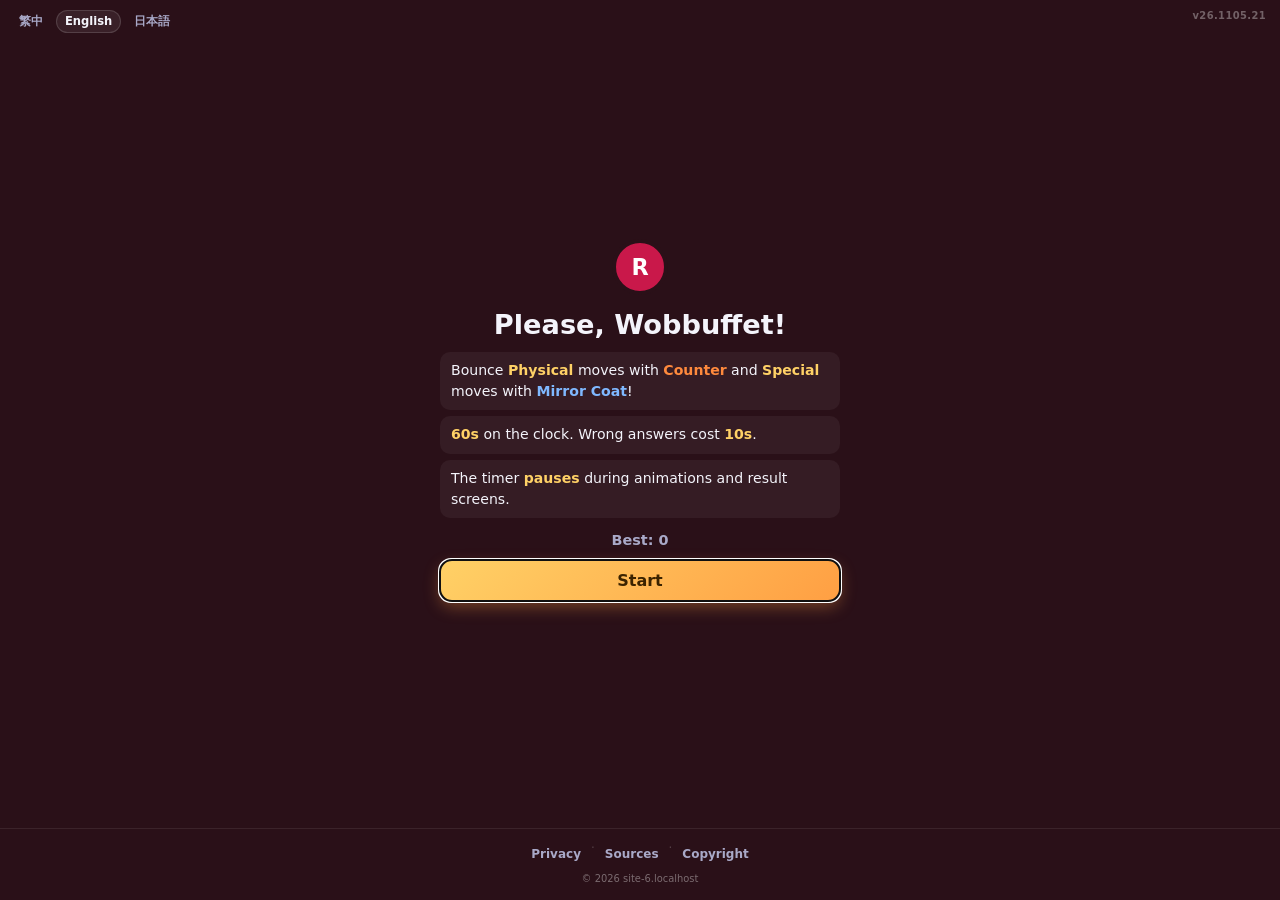
==== en/index.html @ 3db2cee4 "Add English and Japanese locales with crawlable URLs Keep Traditional Chinese as the default (and x-" ====
<!DOCTYPE html>
<html lang="en" data-root="../">

<head>
  <meta charset="UTF-8">
  <meta name="viewport" content="width=device-width, initial-scale=1">
  <!-- Default locale is zh-Hant (original Traditional Chinese site). EN is /en/, JA is /ja/. x-default points at /. -->
  <title>So... Wobbuffet! | Counter or Mirror Coat</title>
  <meta name="description" content="Timed Wobbuffet quiz: bounce Physical moves with Counter and Special moves with Mirror Coat.">
  <link rel="canonical" href="https://alliewww.github.io/sonansu/en/">
  <link rel="alternate" hreflang="zh-Hant" href="https://alliewww.github.io/sonansu/">
  <link rel="alternate" hreflang="en" href="https://alliewww.github.io/sonansu/en/">
  <link rel="alternate" hreflang="ja" href="https://alliewww.github.io/sonansu/ja/">
  <link rel="alternate" hreflang="x-default" href="https://alliewww.github.io/sonansu/">
  <meta property="og:type" content="website">
  <meta property="og:locale" content="en_US">
  <meta property="og:locale:alternate" content="zh_TW">
  <meta property="og:locale:alternate" content="en_US">
  <meta property="og:locale:alternate" content="ja_JP">
  <meta property="og:title" content="So... Wobbuffet! | Counter or Mirror Coat">
  <meta property="og:description" content="Timed Wobbuffet quiz: bounce Physical moves with Counter and Special moves with Mirror Coat.">
  <meta property="og:url" content="https://alliewww.github.io/sonansu/en/">
  <link rel="stylesheet" href="../style.css">
  <script>
    (function () {
      var map = { "zh-Hant": "", en: "en/", ja: "ja/" };
      var path = location.pathname.replace(/index\.html$/, "");
      var root = location.origin + path.replace(/\/(en|ja)\/?$/, "/");
      if (!root.endsWith("/")) root += "/";
      function abs(code) { return root + map[code]; }
      var loc = document.documentElement.lang;
      var canon = document.querySelector('link[rel="canonical"]');
      if (canon) canon.href = abs(loc);
      document.querySelectorAll('link[rel="alternate"][hreflang]').forEach(function (el) {
        var h = el.getAttribute("hreflang");
        if (h === "x-default") el.href = abs("zh-Hant");
        else if (map[h] !== undefined) el.href = abs(h);
      });
      var og = document.querySelector('meta[property="og:url"]');
      if (og) og.setAttribute("content", abs(loc));
    })();
  </script>
</head>

<body>
  <div class="app">
    <nav class="lang-switch" aria-label="Language">
      <a href="../" hreflang="zh-Hant" lang="zh-Hant">繁中</a>
      <a href="./" hreflang="en" lang="en" aria-current="page">English</a>
      <a href="../ja/" hreflang="ja" lang="ja">日本語</a>
    </nav>
    <header>
      <h1><span class="rocket">R</span>So... Wobbuffet!</h1>
      <div class="stats">
        <div class="stat time" id="timeStat"><span aria-label="time">⏱</span><b id="time">60.0</b></div>
        <div class="stat tally"><span>Hits</span><b><span id="score">0</span>/<span id="rounds">0</span></b></div>
        <div class="stat best"><span>Best</span><b id="best">0</b></div>
      </div>
    </header>
    <div class="timebar" id="timebar"><i id="timeFill"></i></div>
    <main class="card enc wait" id="game">
      <div class="scene" id="scene">
        <div class="info foe-info">
          <div class="mon-name" id="foeName"></div>
          <div class="mon-sub" id="foeId"></div>
          <div class="types" id="foeTypes"></div>
        </div>
        <div class="side foe" id="foe">
          <div class="plat"></div><img id="foeImg" alt="">
        </div>
        <div class="side me" id="me">
          <div class="plat"></div><img id="meImg" alt="Wobbuffet">
        </div>
        <div class="info me-info">
          <div class="mon-name">Wobbuffet</div>
          <div class="mon-sub">No.0202</div>
          <div class="types"><span class="type t-psychic">Psychic</span></div>
        </div>
      </div>
      <div class="dialog" id="dialog"><span id="dialogText"></span><span class="ask" id="ask">Jessie: Wobbuffet, use Counter!</span><i
          class="caret">▼</i></div>
      <div class="choices">
        <button class="choice counter" data-c="0"><span class="key">1</span>
          <div class="cname">Counter</div>
          <div class="cdesc">Bounce <b>Physical</b> moves</div>
        </button>
        <button class="choice mirror" data-c="1"><span class="key">2</span>
          <div class="cname">Mirror Coat</div>
          <div class="cdesc">Bounce <b>Special</b> moves</div>
        </button>
      </div>
      <p class="note">Move categories follow the Physical/Special split from Generation IV onward.</p>
    </main>
  </div>
  <div class="modal" id="modal" role="dialog" aria-modal="true" aria-labelledby="verdict">
    <div class="sheet" id="sheet"></div>
  </div>
  <script src="../game-data.js"></script>
  <script src="../names-en.js"></script>
  <script src="../i18n.js"></script>
  <script src="../app.js"></script>
</body>

</html>
---- style.css ----
:root {
    --bg: #2a1018;
    --card: rgba(255, 255, 255, 0.07);
    --border: rgba(255, 255, 255, 0.14);
    --text: #f4f4fb;
    --muted: #a9a9c8;
    --good: #2ecc71;
    --bad: #ff5c6c;
    --gold: #ffd166;
    --counter: #ff8a3d;
    --mirror: #7fb8ff;
  }

  * {
    box-sizing: border-box;
  }

  body {
    margin: 0;
    min-height: 100dvh;
    color: var(--text);
    font-family: "PingFang TC", "Noto Sans TC", "Microsoft JhengHei", system-ui, sans-serif;
    background: var(--bg);
    display: flex;
    justify-content: center;
    padding: 12px 12px calc(12px + env(safe-area-inset-bottom));
  }

.app {
  width: 100%;
  max-width: 560px;
}

.app.cover-hidden {
  visibility: hidden;
}

  header {
    display: flex;
    align-items: center;
    justify-content: space-between;
    gap: 8px;
    margin-bottom: 10px;
  }

  h1 {
    font-size: 1.05rem;
    margin: 0;
    letter-spacing: 1px;
    display: flex;
    align-items: center;
    gap: 7px;
    white-space: nowrap;
  }

  .rocket {
    width: 24px;
    height: 24px;
    border-radius: 6px;
    background: #c9184a;
    color: #fff;
    display: grid;
    place-items: center;
    font-weight: 900;
    font-size: .95rem;
    flex: none;
  }

  .stats {
    display: flex;
    gap: 6px;
  }

  .stat {
    position: relative;
    background: var(--card);
    border: 1px solid var(--border);
    border-radius: 999px;
    padding: 4px 10px;
    display: flex;
    align-items: baseline;
    gap: 4px;
    white-space: nowrap;
  }

  .stat b {
    font-size: .95rem;
  }

  .stat span {
    font-size: .7rem;
    color: var(--muted);
  }

  .stat.time b {
    color: var(--gold);
    font-variant-numeric: tabular-nums;
    min-width: 2.4em;
    text-align: right;
  }

  .stat.time.low {
    border-color: var(--bad);
    animation: pulse 1s ease-in-out infinite;
  }

  .stat.time.low b {
    color: var(--bad);
  }

  @keyframes pulse {
    50% {
      box-shadow: 0 0 0 3px rgba(255, 92, 108, .3);
    }
  }

  .penalty {
    position: absolute;
    left: 50%;
    top: 100%;
    transform: translateX(-50%);
    color: var(--bad);
    font-weight: 900;
    font-size: .9rem;
    white-space: nowrap;
    pointer-events: none;
    animation: penalty 1.1s ease-out forwards;
    text-shadow: 0 1px 3px rgba(0, 0, 0, .5);
  }

  @keyframes penalty {
    0% {
      opacity: 0;
      transform: translate(-50%, -6px);
    }

    15% {
      opacity: 1;
    }

    100% {
      opacity: 0;
      transform: translate(-50%, 14px);
    }
  }

  .timebar {
    height: 5px;
    border-radius: 999px;
    background: rgba(255, 255, 255, .1);
    overflow: hidden;
    margin: 0 0 10px;
  }

  .timebar i {
    display: block;
    height: 100%;
    background: linear-gradient(90deg, #ffd166, #ff9f43);
    transform-origin: left;
  }

  .timebar.low i {
    background: var(--bad);
  }

  .timebar.paused i {
    opacity: .5;
  }

  .card {
    background: var(--card);
    border: 1px solid var(--border);
    border-radius: 18px;
    padding: 12px;
    backdrop-filter: blur(10px);
    box-shadow: 0 20px 50px rgba(0, 0, 0, .3);
  }

  .scene {
    --sh: clamp(250px, 40dvh, 360px);
    position: relative;
    height: var(--sh);
    border-radius: 16px;
    overflow: hidden;
    background: linear-gradient(180deg, rgba(140, 200, 255, .22) 0%, rgba(140, 200, 255, .06) 50%, rgba(120, 210, 130, .16) 100%);
  }

  .side {
    position: absolute;
    width: calc(var(--sh) * .46);
    height: calc(var(--sh) * .46);
    transition: transform .45s cubic-bezier(.2, .8, .2, 1);
  }

  .side.foe {
    right: 5%;
    top: 7%;
  }

  .side.me {
    left: 3%;
    bottom: 3%;
    width: calc(var(--sh) * .52);
    height: calc(var(--sh) * .52);
  }

  .plat {
    position: absolute;
    left: -12%;
    width: 124%;
    bottom: 0;
    height: 26%;
    border-radius: 50%;
    background: radial-gradient(ellipse at 50% 40%, #9be07f 0%, #6cbf5a 45%, #3f8a3a 75%, #2e6a2c 100%);
    box-shadow: inset 0 -5px 0 rgba(0, 0, 0, .18), 0 8px 18px rgba(0, 0, 0, .3);
  }

  .side img {
    position: absolute;
    left: 0;
    right: 0;
    bottom: 10%;
    margin: auto;
    width: 100%;
    height: 92%;
    object-fit: contain;
    filter: drop-shadow(0 8px 10px rgba(0, 0, 0, .4));
    border: 0;
    outline: 0;
  }

  /* Browsers draw a placeholder border for an <img> with no src, still loading, or broken; keep it invisible until a real image has loaded. */
  .side img:not(.loaded) {
    visibility: hidden;
  }

  .side.me img {
    transform: scaleX(-1);
  }

  .info {
    position: absolute;
    z-index: 2;
    padding: 6px 10px;
    border-radius: 12px;
    background: rgba(14, 12, 36, .62);
    border: 1px solid var(--border);
    max-width: 46%;
    transition: opacity .3s, transform .3s;
  }

  .info.foe-info {
    top: 10px;
    left: 10px;
  }

  .info.me-info {
    right: 10px;
    bottom: 12px;
    text-align: right;
  }

  .mon-name {
    font-size: 1.05rem;
    font-weight: 800;
    line-height: 1.2;
  }

  .mon-sub {
    color: var(--muted);
    font-size: .68rem;
  }

  .types {
    display: flex;
    gap: 5px;
    margin-top: 4px;
    flex-wrap: wrap;
  }

  .me-info .types {
    justify-content: flex-end;
  }

  .type {
    display: inline-block;
    padding: 2px 9px;
    border-radius: 999px;
    font-weight: 700;
    font-size: .74rem;
    color: #fff;
    text-shadow: 0 1px 2px rgba(0, 0, 0, .35);
    box-shadow: inset 0 -2px 0 rgba(0, 0, 0, .18);
  }

  .orb {
    position: absolute;
    z-index: 3;
    width: 34px;
    height: 34px;
    margin: -17px 0 0 -17px;
    border-radius: 50%;
    pointer-events: none;
    box-shadow: 0 0 18px 6px rgba(255, 255, 255, .55), inset 0 0 8px rgba(255, 255, 255, .8);
  }

  .orb.counter {
    background: radial-gradient(circle, #fff 0 20%, var(--counter) 55%, #c2410c);
    width: 46px;
    height: 46px;
    margin: -23px 0 0 -23px;
    box-shadow: 0 0 26px 10px rgba(255, 138, 61, .7);
  }

  .orb.mirror {
    background: conic-gradient(from 0deg, #ff7aa2, #ffd166, #7cf2b0, #7fb8ff, #c58bff, #ff7aa2);
    width: 46px;
    height: 46px;
    margin: -23px 0 0 -23px;
    box-shadow: 0 0 26px 10px rgba(127, 184, 255, .7);
  }

  .dialog {
    position: relative;
    margin: 10px auto 0;
    background: #fbfbff;
    color: #22223a;
    border: 4px solid #4a4f86;
    border-radius: 12px;
    box-shadow: inset 0 0 0 3px #c9cdf2, 0 6px 16px rgba(0, 0, 0, .3);
    padding: 8px 30px 8px 14px;
    min-height: 62px;
    font-weight: 800;
    font-size: 1rem;
    letter-spacing: .5px;
    line-height: 1.45;
    transition: opacity .2s;
  }

  .dialog .ask {
    display: block;
    font-size: .86rem;
    font-weight: 700;
    color: #c9184a;
    letter-spacing: 0;
    opacity: 0;
    transition: opacity .2s;
  }

  .dialog.done .ask {
    opacity: 1;
  }

  .dialog .mv {
    color: #c9184a;
  }

  .dialog .caret {
    position: absolute;
    right: 12px;
    bottom: 6px;
    font-style: normal;
    font-size: .7rem;
    color: #e64a4a;
    opacity: 0;
  }

  .dialog.done .caret {
    opacity: 1;
    animation: bob .8s ease-in-out infinite;
  }

  @keyframes bob {
    50% {
      transform: translateY(3px);
    }
  }

  .choices {
    display: grid;
    grid-template-columns: 1fr 1fr;
    gap: 10px;
    margin-top: 10px;
  }

  .choice {
    border: none;
    border-radius: 16px;
    padding: 12px;
    cursor: pointer;
    color: #fff;
    font: inherit;
    text-align: left;
    position: relative;
    box-shadow: 0 6px 16px rgba(0, 0, 0, .25), inset 0 -3px 0 rgba(0, 0, 0, .2);
    transition: transform .12s, opacity .25s, box-shadow .2s;
  }

  .choice:hover:not(:disabled) {
    transform: translateY(-3px);
  }

  .choice:disabled {
    cursor: default;
  }

  .choice .cname {
    font-size: 1.15rem;
    font-weight: 900;
    text-shadow: 0 1px 3px rgba(0, 0, 0, .4);
  }

  .choice .cdesc {
    font-size: .75rem;
    margin-top: 4px;
    opacity: .95;
  }

  .choice .key {
    position: absolute;
    right: 10px;
    top: 10px;
    font-size: .7rem;
    font-weight: 800;
    background: rgba(0, 0, 0, .25);
    border-radius: 6px;
    padding: 1px 6px;
  }

  .choice.counter {
    background: linear-gradient(135deg, #ff9f43, #e8590c);
  }

  .choice.mirror {
    background: linear-gradient(135deg, #74b9ff, #6c5ce7);
  }

  .choice.correct {
    outline: 3px solid var(--good);
    outline-offset: 2px;
  }

  .choice.wrong {
    outline: 3px solid var(--bad);
    outline-offset: 2px;
  }

  .revealed .choice:not(.correct):not(.wrong) {
    opacity: .5;
  }

  .note {
    margin: 10px 0 0;
    text-align: center;
    color: var(--muted);
    font-size: .72rem;
  }

  .legal {
    margin: 10px 0 0;
    font-size: .65rem;
    color: var(--muted);
    line-height: 1.45;
    font-weight: 500;
  }

  .enc .side.foe {
    transform: translateX(130%);
  }

  .enc .foe-info {
    opacity: 0;
    transform: translateY(-6px);
  }

  .enc:not(.s-dialog) .dialog {
    opacity: 0;
  }

  .wait .choice {
    opacity: 0;
    transform: translateY(12px);
    pointer-events: none;
  }

  .wait .choice:nth-child(2) {
    transition-delay: .06s;
  }

  .no-trans,
  .no-trans * {
    transition: none !important;
  }

  .modal {
    position: fixed;
    inset: 0;
    z-index: 40;
    display: grid;
    place-items: center;
    padding: 16px;
    background: rgba(8, 8, 22, .6);
    opacity: 0;
    visibility: hidden;
    transition: opacity .2s, visibility 0s .2s;
  }

  .modal.show {
    opacity: 1;
    visibility: visible;
    transition: opacity .2s;
  }

  .sheet {
    position: relative;
    width: min(400px, 100%);
    text-align: center;
    background: #2e1a24;
    border: 1px solid var(--border);
    border-radius: 20px;
    padding: 38px 16px 16px;
    margin-top: 24px;
    box-shadow: 0 24px 60px rgba(0, 0, 0, .55);
    transform: translateY(24px) scale(.96);
    transition: transform .28s cubic-bezier(.2, .8, .2, 1);
  }

  .modal.show .sheet {
    transform: none;
  }

  .modal.cover {
    padding: 0;
    background: var(--bg);
    place-items: stretch;
  }

  .modal.cover .sheet {
    width: 100%;
    max-width: none;
    min-height: 100%;
    margin: 0;
    border: 0;
    border-radius: 0;
    background: var(--bg);
    box-shadow: none;
    transform: none;
    padding: 0;
    display: flex;
    flex-direction: column;
    justify-content: stretch;
    align-items: stretch;
    position: relative;
  }

  .modal.cover .mark {
    position: static;
    margin: 0 auto 14px;
    border-color: var(--bg);
  }

  .modal.cover .sheet-title {
    font-size: 1.7rem;
  }

  .modal.cover .rules,
  .modal.cover .record,
  .modal.cover .next {
    width: min(400px, 100%);
  }

.cover-main {
      flex: 1;
      display: flex;
      flex-direction: column;
      justify-content: center;
      align-items: center;
      padding: 28px 22px 16px;
      width: 100%;
      position: relative;
    }

  .cover-foot {
    width: 100%;
    padding: 12px 22px calc(16px + env(safe-area-inset-bottom));
    border-top: 1px solid rgba(255, 255, 255, .08);
    text-align: center;
  }

  .cover-links {
    display: flex;
    justify-content: center;
    flex-wrap: wrap;
    gap: 4px 0;
    font-size: .75rem;
  }

  .cover-links button {
    background: none;
    border: 0;
    color: var(--muted);
    font: inherit;
    font-weight: 700;
    cursor: pointer;
    padding: 6px 10px;
  }

  .cover-links button:hover {
    color: var(--text);
  }

  .cover-links span {
    color: rgba(255, 255, 255, .2);
  }

  .cover-copy {
    margin: 6px 0 0;
    font-size: .62rem;
    color: rgba(255, 255, 255, .38);
  }

  .ver {
    position: absolute;
    top: 10px;
    right: 14px;
    z-index: 3;
    font-size: .62rem;
    font-weight: 600;
    color: rgba(255, 255, 255, .34);
    letter-spacing: .04em;
    font-variant-numeric: tabular-nums;
    pointer-events: none;
  }

  .legal-panel {
    display: none;
    position: absolute;
    inset: 0;
    z-index: 2;
    background: var(--bg);
    padding: 0;
    overflow: auto;
    text-align: left;
  }

  .legal-panel.open {
    display: flex;
    flex-direction: column;
  }

  .legal-bar {
    flex: none;
    display: flex;
    align-items: center;
    padding: 10px 8px 10px 4px;
    border-bottom: 1px solid rgba(255, 255, 255, .08);
    background: var(--bg);
  }

  .legal-back {
    background: none;
    border: 0;
    color: var(--muted);
    font: inherit;
    font-size: .88rem;
    font-weight: 700;
    cursor: pointer;
    padding: 8px 12px;
  }

  .legal-back:hover {
    color: var(--text);
  }

  .legal-panel h3 {
    margin: 4px 0 4px;
    font-size: 1.2rem;
    text-align: center;
    letter-spacing: .04em;
  }

  .legal-panel h4 {
    margin: 14px 0 6px;
    font-size: .86rem;
    color: var(--text);
    font-weight: 800;
  }

  .legal-panel p,
  .legal-panel li {
    color: var(--muted);
    font-size: .8rem;
    line-height: 1.7;
    font-weight: 500;
  }

  .legal-panel p {
    margin: 0 0 8px;
  }

  .legal-panel ul {
    margin: 0 0 10px;
    padding-left: 1.15em;
  }

  .legal-panel a {
    color: #ffb4c4;
  }

  .legal-inner {
    flex: 1;
    overflow: auto;
    max-width: 440px;
    width: 100%;
    margin: 0 auto;
    padding: 18px 22px calc(20px + env(safe-area-inset-bottom));
  }

  .mark {
    position: absolute;
    top: -28px;
    left: 0;
    right: 0;
    margin: auto;
    width: 56px;
    height: 56px;
    border-radius: 50%;
    display: grid;
    place-items: center;
    font-size: 1.7rem;
    font-weight: 900;
    color: #fff;
    border: 4px solid #2e1a24;
  }

  .good .mark {
    background: var(--good);
  }

  .bad .mark {
    background: var(--bad);
  }

  .neutral .mark {
    background: #c9184a;
    font-size: 1.4rem;
  }

  .verdict,
  .sheet-title {
    font-size: 1.35rem;
    font-weight: 900;
  }

  .good .verdict {
    color: var(--good);
  }

  .bad .verdict {
    color: var(--bad);
  }

  .penalty-note {
    color: var(--bad);
    font-size: .85rem;
    font-weight: 800;
    margin-top: 2px;
  }

  .streak-note {
    color: var(--gold);
    font-size: .85rem;
    font-weight: 700;
    margin-top: 2px;
  }

  .move-card {
    margin: 12px 0;
    padding: 12px;
    border-radius: 14px;
    background: rgba(255, 255, 255, .06);
  }

  .move-card .mvname {
    font-size: 1.25rem;
    font-weight: 900;
    margin-top: 6px;
  }

  .move-card .meta {
    color: var(--muted);
    font-size: .8rem;
    margin-top: 2px;
  }

  .cat {
    display: inline-block;
    margin-top: 8px;
    padding: 3px 12px;
    border-radius: 999px;
    font-weight: 900;
    font-size: .9rem;
  }

  .cat.phys {
    background: rgba(255, 138, 61, .2);
    color: var(--counter);
    box-shadow: inset 0 0 0 2px var(--counter);
  }

  .cat.spec {
    background: rgba(127, 184, 255, .18);
    color: var(--mirror);
    box-shadow: inset 0 0 0 2px var(--mirror);
  }

  .explain {
    color: var(--muted);
    font-size: .88rem;
    line-height: 1.6;
    margin-bottom: 14px;
  }

  .explain b {
    color: var(--text);
  }

  .rules {
    list-style: none;
    padding: 0;
    margin: 12px 0 14px;
    display: grid;
    gap: 6px;
    text-align: left;
    font-size: .88rem;
  }

  .rules li {
    background: rgba(255, 255, 255, .05);
    border-radius: 10px;
    padding: 8px 11px;
    line-height: 1.5;
  }

  .rules b {
    color: var(--gold);
  }

  .rules .c {
    color: var(--counter);
  }

  .rules .m {
    color: var(--mirror);
  }

  .big-score {
    font-size: 3.2rem;
    font-weight: 900;
    color: var(--gold);
    line-height: 1;
    margin-top: 8px;
  }

  .big-score small {
    font-size: 1rem;
    color: var(--muted);
    font-weight: 700;
    margin-left: 4px;
  }

  .summary {
    display: grid;
    grid-template-columns: repeat(3, 1fr);
    gap: 6px;
    margin: 14px 0;
  }

  .summary div {
    background: rgba(255, 255, 255, .05);
    border-radius: 10px;
    padding: 8px 4px;
  }

  .summary b {
    display: block;
    font-size: 1.1rem;
  }

  .summary span {
    font-size: .72rem;
    color: var(--muted);
  }

  .record {
    font-weight: 800;
    color: var(--muted);
    font-size: .9rem;
  }

  .record.new {
    color: var(--gold);
  }

  .next {
    width: 100%;
    border: none;
    border-radius: 12px;
    padding: 11px 26px;
    font: inherit;
    font-weight: 800;
    cursor: pointer;
    background: linear-gradient(135deg, #ffd166, #ff9f43);
    color: #3b2300;
    box-shadow: 0 6px 16px rgba(255, 159, 67, .35);
  }

  .next:hover {
    filter: brightness(1.08);
  }

  .t-normal {
    background: #9fa19f
  }

  .t-fire {
    background: #e62829
  }

  .t-water {
    background: #2980ef
  }

  .t-electric {
    background: #e6b800
  }

  .t-grass {
    background: #3fa129
  }

  .t-ice {
    background: #3dcef3
  }

  .t-fighting {
    background: #ff8000
  }

  .t-poison {
    background: #9141cb
  }

  .t-ground {
    background: #915121
  }

  .t-flying {
    background: #81b9ef
  }

  .t-psychic {
    background: #ef4179
  }

  .t-bug {
    background: #91a119
  }

  .t-rock {
    background: #afa981
  }

  .t-ghost {
    background: #704170
  }

  .t-dragon {
    background: #5060e1
  }

  .t-dark {
    background: #50413f
  }

  .t-steel {
    background: #60a1b8
  }

  .t-fairy {
    background: #ef70ef
  }

  @media (max-width: 460px) {
    .stats {
      gap: 4px;
    }

    .stat {
      padding: 4px 7px;
      gap: 3px;
    }

    h1 {
      gap: 5px;
      font-size: .9rem;
      letter-spacing: 0;
    }

    .scene {
      --sh: clamp(230px, 40dvh, 340px);
    }

    .choice .cname {
      font-size: 1.05rem;
    }
  }

  @media (max-width: 400px) {
    h1 {
      font-size: .84rem;
    }
  }

  @media (max-width: 388px) {
    .stat.tally>span {
      display: none;
    }
  }

  @media (max-width: 362px) {
    .stat.best {
      display: none;
    }
  }

  @media (prefers-reduced-motion: reduce) {

    .side,
    .info,
    .choice,
    .sheet {
      transition: opacity .2s ease !important;
      transform: none !important;
    }

    .side.me img {
      transform: scaleX(-1) !important;
    }

    .stat.time.low,
    .dialog.done .caret {
      animation: none;
    }
  }
.cover-main > .lang-switch {
  position: absolute;
  top: 10px;
  left: 10px;
  right: 72px;
  justify-content: flex-start;
  margin: 0;
  z-index: 3;
}

.lang-switch {
  display: flex;
  justify-content: flex-end;
  gap: 4px;
  margin: 0 0 8px;
}
.lang-switch a {
  color: var(--muted);
  text-decoration: none;
  font-size: .72rem;
  font-weight: 800;
  padding: 3px 8px;
  border-radius: 999px;
  border: 1px solid transparent;
}
.lang-switch a:hover {
  color: var(--text);
}
.lang-switch a[aria-current="page"] {
  color: var(--text);
  border-color: var(--border);
  background: var(--card);
}

:lang(en) body {
  font-family: "Segoe UI", system-ui, sans-serif;
}

:lang(ja) body {
  font-family: "Hiragino Sans", "Hiragino Kaku Gothic ProN", "Noto Sans JP", "Yu Gothic", system-ui, sans-serif;
}
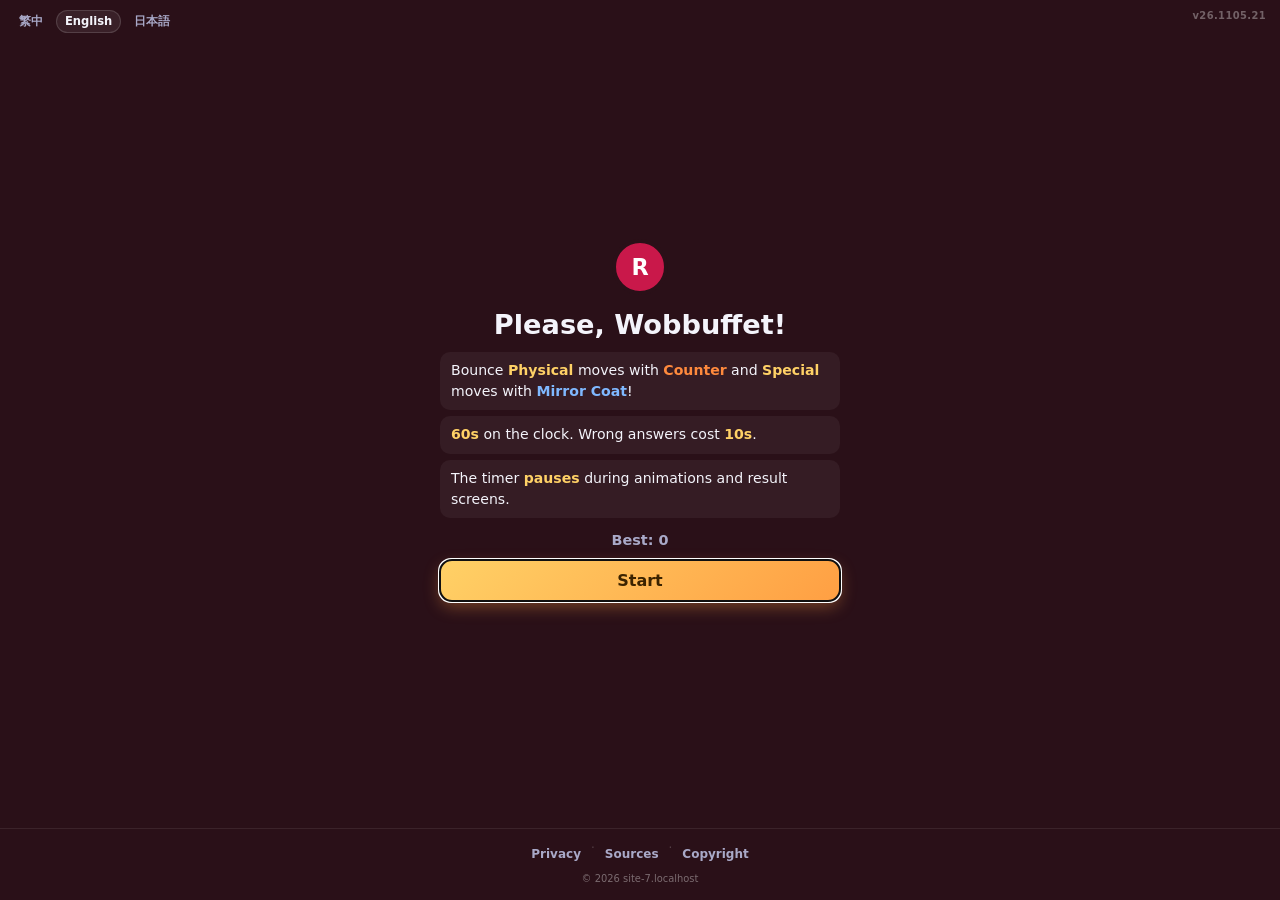
==== commit 8f01d403: "Honor browser language on first visit to / Send humans from / to /en/ or /ja/ when navigator.languag" ====
--- a/en/index.html
+++ b/en/index.html
@@ -4,7 +4,7 @@
 <head>
   <meta charset="UTF-8">
   <meta name="viewport" content="width=device-width, initial-scale=1">
-  <!-- Default locale is zh-Hant (original Traditional Chinese site). EN is /en/, JA is /ja/. x-default points at /. -->
+  <!-- Crawlable default remains zh-Hant at /. This page is en. First-visit browser-language hints run only on /, never here. -->
   <title>So... Wobbuffet! | Counter or Mirror Coat</title>
   <meta name="description" content="Timed Wobbuffet quiz: bounce Physical moves with Counter and Special moves with Mirror Coat.">
   <link rel="canonical" href="https://alliewww.github.io/sonansu/en/">
